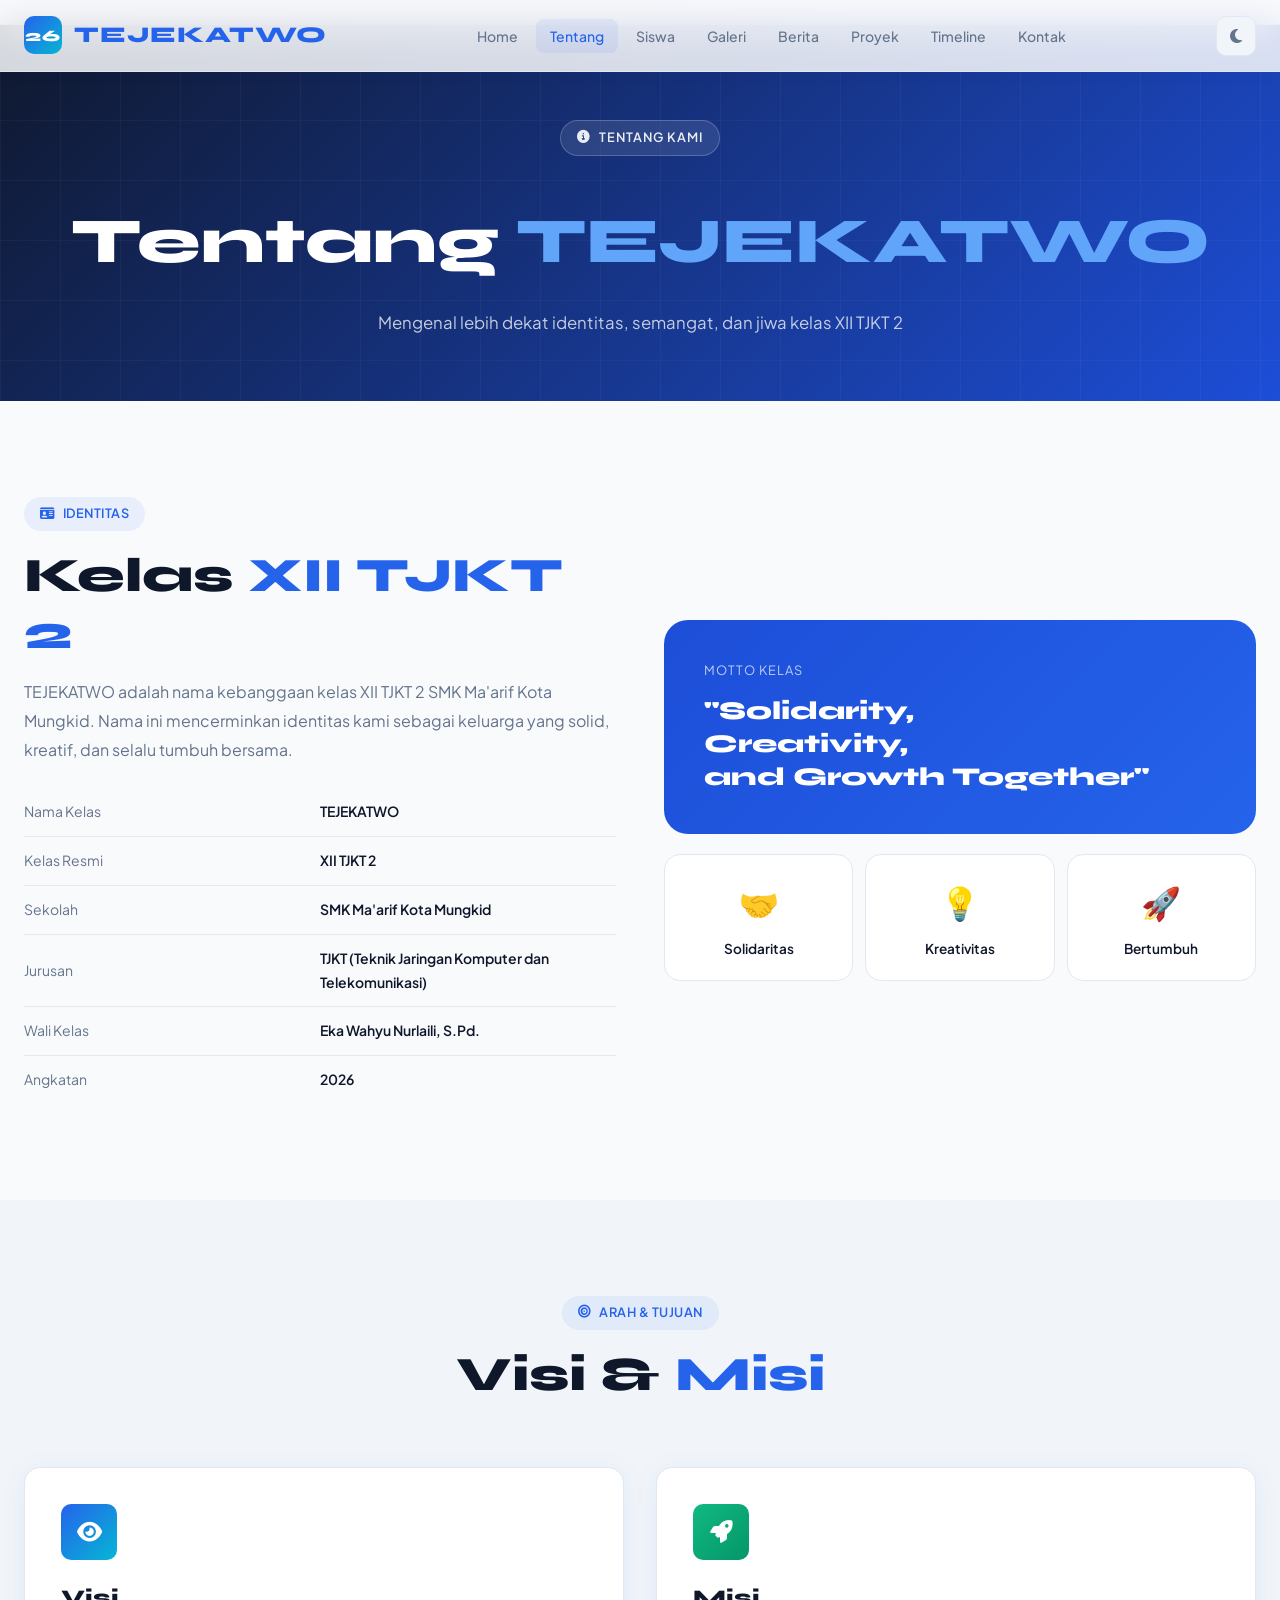
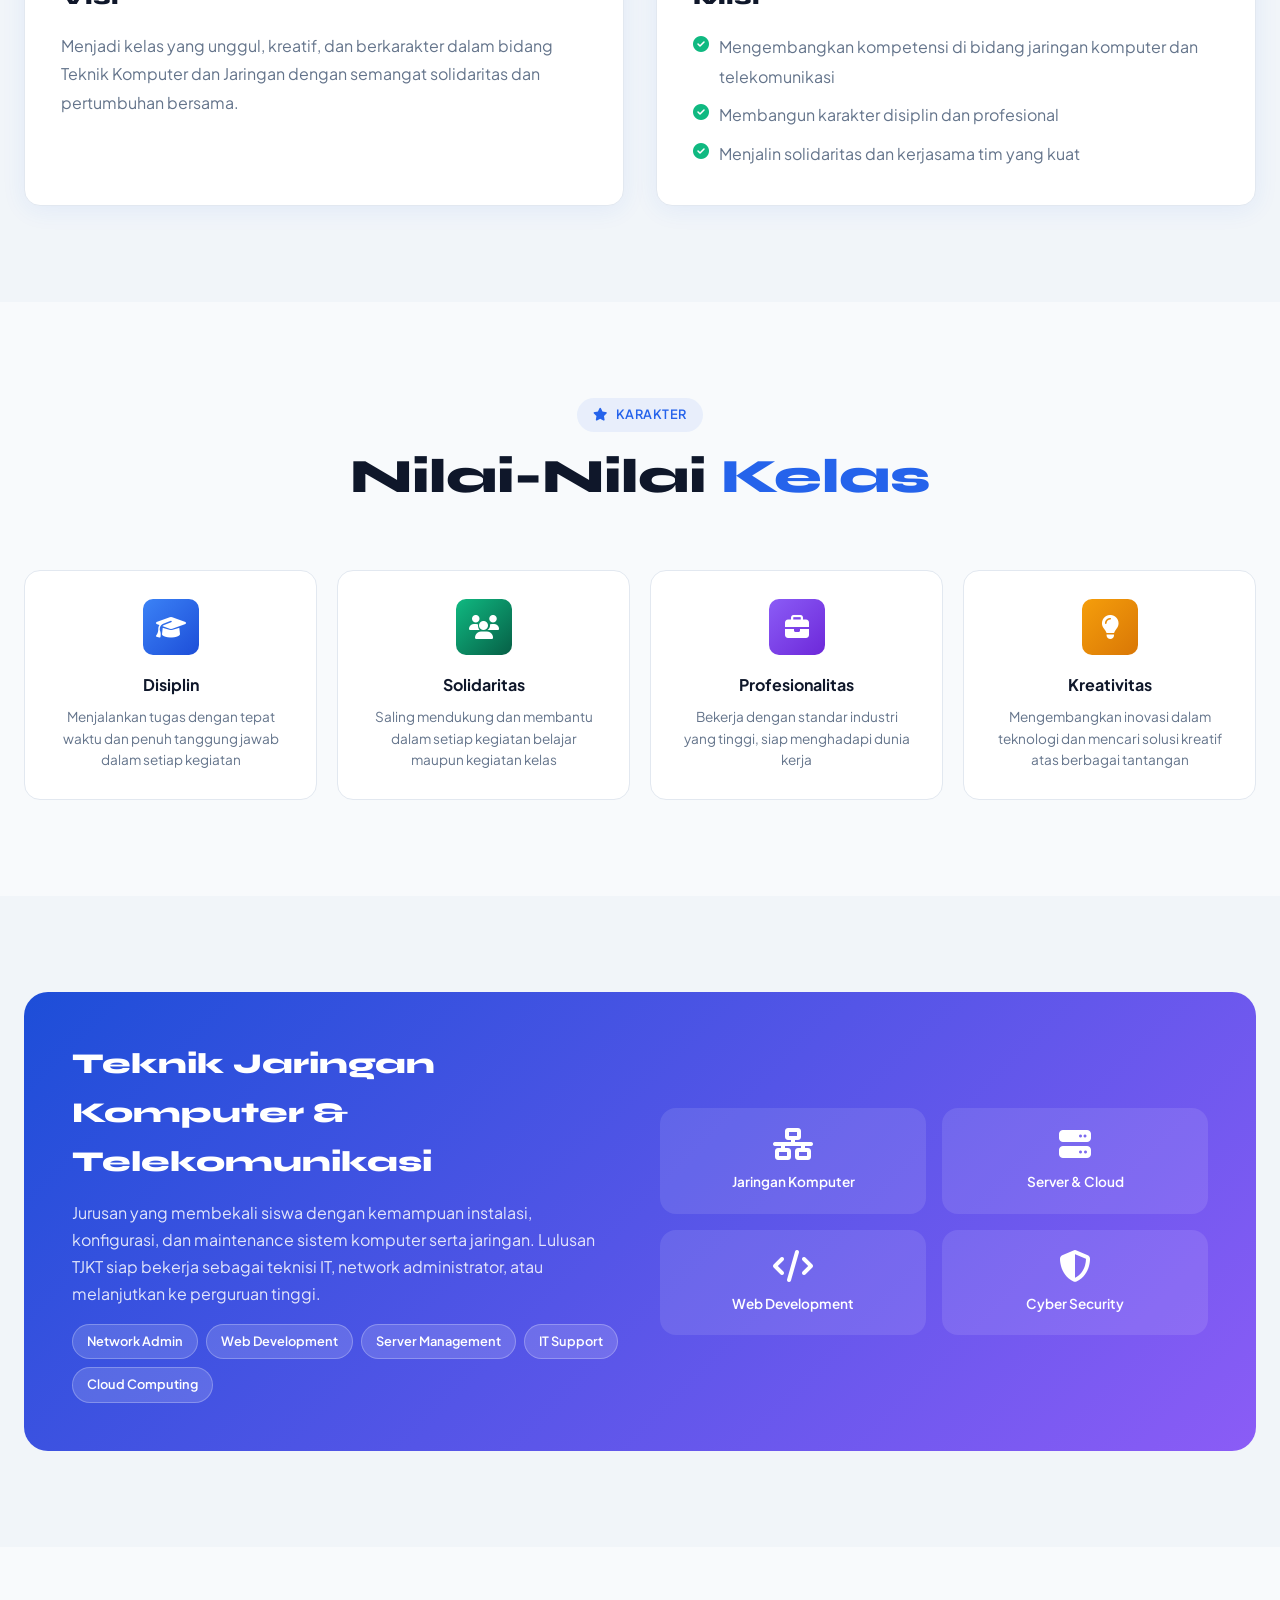
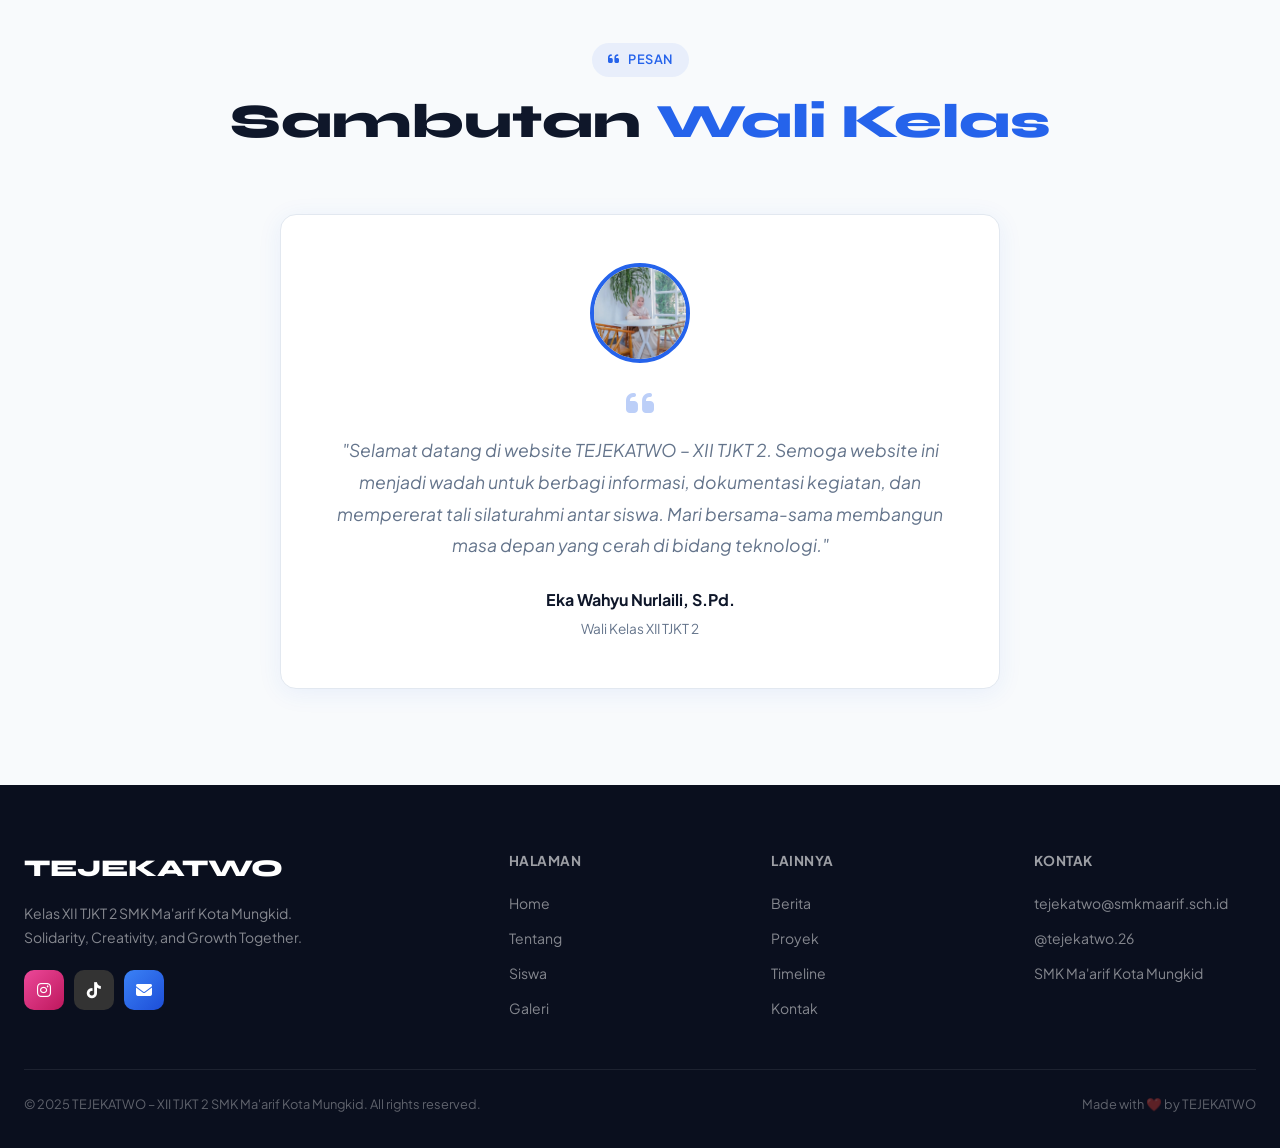
==== about.html @ ade1b7a2 "Add files via upload" ====
<!DOCTYPE html>
<html lang="id" data-theme="light">
<head>
  <meta charset="UTF-8">
  <meta name="viewport" content="width=device-width, initial-scale=1.0">
  <title>Tentang – TEJEKATWO XII TJKT 2</title>
  <meta name="description" content="Tentang kelas TEJEKATWO – Visi, Misi, dan identitas kelas XII TJKT 2 SMK Ma'arif Kota Mungkid">
  <link rel="preconnect" href="https://fonts.googleapis.com">
  <link href="https://fonts.googleapis.com/css2?family=Plus+Jakarta+Sans:wght@300;400;500;600;700;800&family=Syne:wght@700;800&display=swap" rel="stylesheet">
  <link rel="stylesheet" href="https://cdnjs.cloudflare.com/ajax/libs/font-awesome/6.5.0/css/all.min.css">
  <link rel="stylesheet" href="assets/css/style.css">
</head>
<body>
<div id="scroll-progress"></div>
<div id="loading-screen"><div class="loader-logo">TEJEKATWO</div><div class="loader-bar"><div class="loader-fill"></div></div></div>

<nav id="navbar">
  <div class="nav-container">
    <a href="index.html" class="nav-logo"><div class="nav-logo-badge">26</div>TEJEKATWO</a>
    <ul class="nav-links">
      <li><a href="index.html">Home</a></li>
      <li><a href="about.html" class="active">Tentang</a></li>
      <li><a href="students.html">Siswa</a></li>
      <li><a href="gallery.html">Galeri</a></li>
      <li><a href="news.html">Berita</a></li>
      <li><a href="projects.html">Proyek</a></li>
      <li><a href="timeline.html">Timeline</a></li>
      <li><a href="contact.html">Kontak</a></li>
    </ul>
    <div class="nav-actions">
      <button id="theme-toggle"><i class="fas fa-moon"></i></button>
      <button id="hamburger"><i class="fas fa-bars"></i></button>
    </div>
  </div>
</nav>
<div id="mobile-nav">
  <ul class="mobile-nav-links">
    <li><a href="index.html">🏠 Home</a></li>
    <li><a href="about.html">📖 Tentang</a></li>
    <li><a href="students.html">👥 Siswa</a></li>
    <li><a href="gallery.html">🖼️ Galeri</a></li>
    <li><a href="news.html">📰 Berita</a></li>
    <li><a href="projects.html">💡 Proyek</a></li>
    <li><a href="timeline.html">📅 Timeline</a></li>
    <li><a href="contact.html">📍 Kontak</a></li>
  </ul>
</div>

<!-- Page Hero -->
<section style="background:linear-gradient(135deg,#0f172a,#1d4ed8);padding:120px 0 64px;color:white;position:relative;overflow:hidden">
  <div style="position:absolute;inset:0;background-image:linear-gradient(rgba(255,255,255,0.03) 1px,transparent 1px),linear-gradient(90deg,rgba(255,255,255,0.03) 1px,transparent 1px);background-size:60px 60px;"></div>
  <div class="container" style="position:relative;z-index:1;text-align:center">
    <div class="hero-eyebrow reveal" style="justify-content:center"><i class="fas fa-info-circle"></i> Tentang Kami</div>
    <h1 style="font-family:'Syne',sans-serif;font-size:clamp(2.5rem,6vw,4rem);font-weight:800;margin:12px 0;" class="reveal delay-1">Tentang <span style="color:#60a5fa">TEJEKATWO</span></h1>
    <p style="opacity:0.75;max-width:560px;margin:0 auto;font-size:1.05rem" class="reveal delay-2">Mengenal lebih dekat identitas, semangat, dan jiwa kelas XII TJKT 2</p>
  </div>
</section>

<!-- ══ IDENTITAS KELAS ══ -->
<section class="section" style="background:var(--bg)">
  <div class="container">
    <div style="display:grid;grid-template-columns:1fr 1fr;gap:48px;align-items:center" class="responsive-grid">
      <div class="reveal">
        <div class="section-tag"><i class="fas fa-id-card"></i> Identitas</div>
        <h2 class="section-title" style="text-align:left">Kelas <span>XII TJKT 2</span></h2>
        <p style="color:var(--text-muted);line-height:1.8;margin-bottom:24px">TEJEKATWO adalah nama kebanggaan kelas XII TJKT 2 SMK Ma'arif Kota Mungkid. Nama ini mencerminkan identitas kami sebagai keluarga yang solid, kreatif, dan selalu tumbuh bersama.</p>
        <table style="width:100%;border-collapse:collapse">
          <tr style="border-bottom:1px solid var(--border)">
            <td style="padding:12px 0;font-size:0.875rem;color:var(--text-muted);width:50%">Nama Kelas</td>
            <td style="padding:12px 0;font-size:0.875rem;font-weight:600;color:var(--text)">TEJEKATWO</td>
          </tr>
          <tr style="border-bottom:1px solid var(--border)">
            <td style="padding:12px 0;font-size:0.875rem;color:var(--text-muted)">Kelas Resmi</td>
            <td style="padding:12px 0;font-size:0.875rem;font-weight:600">XII TJKT 2</td>
          </tr>
          <tr style="border-bottom:1px solid var(--border)">
            <td style="padding:12px 0;font-size:0.875rem;color:var(--text-muted)">Sekolah</td>
            <td style="padding:12px 0;font-size:0.875rem;font-weight:600">SMK Ma'arif Kota Mungkid</td>
          </tr>
          <tr style="border-bottom:1px solid var(--border)">
            <td style="padding:12px 0;font-size:0.875rem;color:var(--text-muted)">Jurusan</td>
            <td style="padding:12px 0;font-size:0.875rem;font-weight:600">TJKT (Teknik Jaringan Komputer dan Telekomunikasi)</td>
          </tr>
          <tr style="border-bottom:1px solid var(--border)">
            <td style="padding:12px 0;font-size:0.875rem;color:var(--text-muted)">Wali Kelas</td>
            <td style="padding:12px 0;font-size:0.875rem;font-weight:600">Eka Wahyu Nurlaili, S.Pd.</td>
          </tr>
          <tr>
            <td style="padding:12px 0;font-size:0.875rem;color:var(--text-muted)">Angkatan</td>
            <td style="padding:12px 0;font-size:0.875rem;font-weight:600">2026</td>
          </tr>
        </table>
      </div>
      <!-- Motto Card -->
      <div class="reveal delay-2">
        <div style="background:linear-gradient(135deg,var(--primary-dark),var(--primary));border-radius:var(--radius-lg);padding:40px;color:white;margin-bottom:20px">
          <div style="font-size:0.8rem;text-transform:uppercase;letter-spacing:1px;opacity:0.7;margin-bottom:12px">Motto Kelas</div>
          <blockquote style="font-family:'Syne',sans-serif;font-size:1.6rem;font-weight:800;line-height:1.3;margin:0">"Solidarity,<br>Creativity,<br>and Growth Together"</blockquote>
        </div>
        <div style="display:flex;gap:12px">
          <div style="flex:1;background:var(--bg-card);border:1px solid var(--border);border-radius:var(--radius);padding:20px;text-align:center">
            <div style="font-size:2rem;margin-bottom:8px">🤝</div>
            <div style="font-size:0.85rem;font-weight:600">Solidaritas</div>
          </div>
          <div style="flex:1;background:var(--bg-card);border:1px solid var(--border);border-radius:var(--radius);padding:20px;text-align:center">
            <div style="font-size:2rem;margin-bottom:8px">💡</div>
            <div style="font-size:0.85rem;font-weight:600">Kreativitas</div>
          </div>
          <div style="flex:1;background:var(--bg-card);border:1px solid var(--border);border-radius:var(--radius);padding:20px;text-align:center">
            <div style="font-size:2rem;margin-bottom:8px">🚀</div>
            <div style="font-size:0.85rem;font-weight:600">Bertumbuh</div>
          </div>
        </div>
      </div>
    </div>
  </div>
</section>

<!-- ══ VISI MISI ══ -->
<section class="section" style="background:var(--bg-section)">
  <div class="container">
    <div class="section-header reveal">
      <div class="section-tag"><i class="fas fa-bullseye"></i> Arah & Tujuan</div>
      <h2 class="section-title">Visi & <span>Misi</span></h2>
    </div>
    <div style="display:grid;grid-template-columns:1fr 1fr;gap:32px" class="responsive-grid">
      <div class="card reveal delay-1" style="padding:36px">
        <div style="width:56px;height:56px;background:linear-gradient(135deg,var(--primary),var(--accent));border-radius:var(--radius-sm);display:flex;align-items:center;justify-content:center;color:white;font-size:1.4rem;margin-bottom:20px">
          <i class="fas fa-eye"></i>
        </div>
        <h3 style="font-family:'Syne',sans-serif;font-size:1.3rem;font-weight:800;margin-bottom:16px">Visi</h3>
        <p style="color:var(--text-muted);line-height:1.8">Menjadi kelas yang unggul, kreatif, dan berkarakter dalam bidang Teknik Komputer dan Jaringan dengan semangat solidaritas dan pertumbuhan bersama.</p>
      </div>
      <div class="card reveal delay-2" style="padding:36px">
        <div style="width:56px;height:56px;background:linear-gradient(135deg,var(--success),#059669);border-radius:var(--radius-sm);display:flex;align-items:center;justify-content:center;color:white;font-size:1.4rem;margin-bottom:20px">
          <i class="fas fa-rocket"></i>
        </div>
        <h3 style="font-family:'Syne',sans-serif;font-size:1.3rem;font-weight:800;margin-bottom:16px">Misi</h3>
        <ul style="color:var(--text-muted);line-height:1.9;list-style:none;padding:0">
          <li style="display:flex;gap:10px;margin-bottom:8px">
            <i class="fas fa-check-circle" style="color:var(--success);margin-top:4px;flex-shrink:0"></i>
            <span>Mengembangkan kompetensi di bidang jaringan komputer dan telekomunikasi</span>
          </li>
          <li style="display:flex;gap:10px;margin-bottom:8px">
            <i class="fas fa-check-circle" style="color:var(--success);margin-top:4px;flex-shrink:0"></i>
            <span>Membangun karakter disiplin dan profesional</span>
          </li>
          <li style="display:flex;gap:10px">
            <i class="fas fa-check-circle" style="color:var(--success);margin-top:4px;flex-shrink:0"></i>
            <span>Menjalin solidaritas dan kerjasama tim yang kuat</span>
          </li>
        </ul>
      </div>
    </div>
  </div>
</section>

<!-- ══ NILAI KELAS ══ -->
<section class="section" style="background:var(--bg)">
  <div class="container">
    <div class="section-header reveal">
      <div class="section-tag"><i class="fas fa-star"></i> Karakter</div>
      <h2 class="section-title">Nilai-Nilai <span>Kelas</span></h2>
    </div>
    <div class="values-grid">
      <div class="value-card reveal delay-1">
        <div class="value-icon bg-blue"><i class="fas fa-graduation-cap"></i></div>
        <h4 class="value-title">Disiplin</h4>
        <p class="value-desc">Menjalankan tugas dengan tepat waktu dan penuh tanggung jawab dalam setiap kegiatan</p>
      </div>
      <div class="value-card reveal delay-2">
        <div class="value-icon bg-green"><i class="fas fa-users"></i></div>
        <h4 class="value-title">Solidaritas</h4>
        <p class="value-desc">Saling mendukung dan membantu dalam setiap kegiatan belajar maupun kegiatan kelas</p>
      </div>
      <div class="value-card reveal delay-3">
        <div class="value-icon bg-purple"><i class="fas fa-briefcase"></i></div>
        <h4 class="value-title">Profesionalitas</h4>
        <p class="value-desc">Bekerja dengan standar industri yang tinggi, siap menghadapi dunia kerja</p>
      </div>
      <div class="value-card reveal delay-4">
        <div class="value-icon bg-orange"><i class="fas fa-lightbulb"></i></div>
        <h4 class="value-title">Kreativitas</h4>
        <p class="value-desc">Mengembangkan inovasi dalam teknologi dan mencari solusi kreatif atas berbagai tantangan</p>
      </div>
    </div>
  </div>
</section>

<!-- ══ JURUSAN TJKT ══ -->
<section class="section" style="background:var(--bg-section)">
  <div class="container">
    <div class="jurusan-banner reveal">
      <div>
        <h3>Teknik Jaringan Komputer & Telekomunikasi</h3>
        <p>Jurusan yang membekali siswa dengan kemampuan instalasi, konfigurasi, dan maintenance sistem komputer serta jaringan. Lulusan TJKT siap bekerja sebagai teknisi IT, network administrator, atau melanjutkan ke perguruan tinggi.</p>
        <div class="jurusan-tags">
          <span class="jurusan-tag">Network Admin</span>
          <span class="jurusan-tag">Web Development</span>
          <span class="jurusan-tag">Server Management</span>
          <span class="jurusan-tag">IT Support</span>
          <span class="jurusan-tag">Cloud Computing</span>
        </div>
      </div>
      <div style="display:grid;grid-template-columns:1fr 1fr;gap:16px">
        <div style="background:rgba(255,255,255,0.1);border-radius:var(--radius);padding:20px;text-align:center">
          <i class="fas fa-network-wired" style="font-size:2rem;margin-bottom:10px;display:block"></i>
          <div style="font-size:0.85rem;font-weight:600">Jaringan Komputer</div>
        </div>
        <div style="background:rgba(255,255,255,0.1);border-radius:var(--radius);padding:20px;text-align:center">
          <i class="fas fa-server" style="font-size:2rem;margin-bottom:10px;display:block"></i>
          <div style="font-size:0.85rem;font-weight:600">Server & Cloud</div>
        </div>
        <div style="background:rgba(255,255,255,0.1);border-radius:var(--radius);padding:20px;text-align:center">
          <i class="fas fa-code" style="font-size:2rem;margin-bottom:10px;display:block"></i>
          <div style="font-size:0.85rem;font-weight:600">Web Development</div>
        </div>
        <div style="background:rgba(255,255,255,0.1);border-radius:var(--radius);padding:20px;text-align:center">
          <i class="fas fa-shield-alt" style="font-size:2rem;margin-bottom:10px;display:block"></i>
          <div style="font-size:0.85rem;font-weight:600">Cyber Security</div>
        </div>
      </div>
    </div>
  </div>
</section>

<!-- ══ PESAN WALI KELAS ══ -->
<section class="section" style="background:var(--bg)">
  <div class="container">
    <div class="section-header reveal">
      <div class="section-tag"><i class="fas fa-quote-left"></i> Pesan</div>
      <h2 class="section-title">Sambutan <span>Wali Kelas</span></h2>
    </div>
    <div style="max-width:720px;margin:0 auto">
      <div class="card reveal" style="padding:48px;text-align:center">
        <div style="width:100px;height:100px;border-radius:50%;overflow:hidden;margin:0 auto 24px;border:4px solid var(--primary);background:var(--bg-section)">
          <img src="assets/images/siswa/bueka.jpg" alt="Eka Wahyu Nurlaili, S.Pd." style="width:100%;height:100%;object-fit:cover" onerror="this.style.display='none'">
        </div>
        <i class="fas fa-quote-left" style="font-size:2rem;color:var(--primary);opacity:0.3;margin-bottom:16px"></i>
        <blockquote style="font-size:1.1rem;line-height:1.8;color:var(--text-muted);font-style:italic;margin:0 0 24px">
          "Selamat datang di website TEJEKATWO – XII TJKT 2. Semoga website ini menjadi wadah untuk berbagi informasi, dokumentasi kegiatan, dan mempererat tali silaturahmi antar siswa. Mari bersama-sama membangun masa depan yang cerah di bidang teknologi."
        </blockquote>
        <div style="font-size:1rem;font-weight:700;color:var(--text)">Eka Wahyu Nurlaili, S.Pd.</div>
        <div style="font-size:0.85rem;color:var(--text-muted);margin-top:4px">Wali Kelas XII TJKT 2</div>
      </div>
    </div>
  </div>
</section>

<footer>
  <div class="container">
    <div class="footer-grid">
      <div>
        <div class="footer-logo">TEJEKATWO</div>
        <p class="footer-desc">Kelas XII TJKT 2 SMK Ma'arif Kota Mungkid.<br>Solidarity, Creativity, and Growth Together.</p>
        <div class="footer-social" style="margin-top:20px">
          <a href="http://www.instagram.com/tejekatwo.26" target="_blank" class="social-btn bg-pink"><i class="fab fa-instagram"></i></a>
          <a href="http://www.tiktok.com/@tjkt.2.archive" target="_blank" class="social-btn" style="background:#333"><i class="fab fa-tiktok"></i></a>
          <a href="mailto:tejekatwo@smkmaarif.sch.id" class="social-btn bg-blue"><i class="fas fa-envelope"></i></a>
        </div>
      </div>
      <div><div class="footer-heading">Halaman</div><ul class="footer-links"><li><a href="index.html">Home</a></li><li><a href="about.html">Tentang</a></li><li><a href="students.html">Siswa</a></li><li><a href="gallery.html">Galeri</a></li></ul></div>
      <div><div class="footer-heading">Lainnya</div><ul class="footer-links"><li><a href="news.html">Berita</a></li><li><a href="projects.html">Proyek</a></li><li><a href="timeline.html">Timeline</a></li><li><a href="contact.html">Kontak</a></li></ul></div>
      <div><div class="footer-heading">Kontak</div><ul class="footer-links"><li><a href="mailto:tejekatwo@smkmaarif.sch.id">tejekatwo@smkmaarif.sch.id</a></li><li><a href="#">@tejekatwo.26</a></li><li><a href="#">SMK Ma'arif Kota Mungkid</a></li></ul></div>
    </div>
    <hr class="footer-divider">
    <div class="footer-bottom">
      <span class="footer-copy">© 2025 TEJEKATWO – XII TJKT 2 SMK Ma'arif Kota Mungkid. All rights reserved.</span>
      <span class="footer-copy">Made with ❤️ by TEJEKATWO</span>
    </div>
  </div>
</footer>
<button id="back-to-top"><i class="fas fa-arrow-up"></i></button>
<script src="assets/js/data.js"></script>
<script src="assets/js/main.js"></script>
<style>
@media(max-width:768px){.responsive-grid{grid-template-columns:1fr!important;}}
</style>
</body>
</html>
---- assets/css/style.css ----
/* ============================================================
   TEJEKATWO – Main Stylesheet
   XII TJKT 2 SMK Ma'arif Kota Mungkid
   Design: Premium Dark Academic + Modern Tech
   ============================================================ */

@import url('https://fonts.googleapis.com/css2?family=Plus+Jakarta+Sans:wght@300;400;500;600;700;800&family=Syne:wght@700;800&display=swap');

/* ── CSS Variables ── */
:root {
  --primary: #2563eb;
  --primary-light: #3b82f6;
  --primary-dark: #1d4ed8;
  --accent: #06b6d4;
  --accent2: #8b5cf6;
  --success: #10b981;
  --warning: #f59e0b;
  --danger: #ef4444;

  --bg: #f8fafc;
  --bg-card: #ffffff;
  --bg-section: #f1f5f9;
  --text: #0f172a;
  --text-muted: #64748b;
  --text-light: #94a3b8;
  --border: #e2e8f0;
  --shadow: 0 4px 24px rgba(37,99,235,0.08);
  --shadow-lg: 0 12px 48px rgba(37,99,235,0.15);
  --radius: 16px;
  --radius-sm: 10px;
  --radius-lg: 24px;
  --navbar-h: 72px;
  --transition: 0.3s cubic-bezier(0.4, 0, 0.2, 1);
}

[data-theme="dark"] {
  --bg: #0a0f1e;
  --bg-card: #111827;
  --bg-section: #111827;
  --text: #f1f5f9;
  --text-muted: #94a3b8;
  --text-light: #64748b;
  --border: #1e293b;
  --shadow: 0 4px 24px rgba(0,0,0,0.4);
  --shadow-lg: 0 12px 48px rgba(0,0,0,0.6);
}

/* ── Reset ── */
*, *::before, *::after { box-sizing: border-box; margin: 0; padding: 0; }

html {
  scroll-behavior: smooth;
  scroll-padding-top: var(--navbar-h);
}

body {
  font-family: 'Plus Jakarta Sans', sans-serif;
  background: var(--bg);
  color: var(--text);
  line-height: 1.7;
  overflow-x: hidden;
  transition: background var(--transition), color var(--transition);
}

img { max-width: 100%; display: block; }
a { text-decoration: none; color: inherit; }
button { cursor: pointer; border: none; background: none; font-family: inherit; }

/* ── Scroll Progress Bar ── */
#scroll-progress {
  position: fixed;
  top: 0; left: 0;
  height: 3px;
  background: linear-gradient(90deg, var(--primary), var(--accent));
  z-index: 9999;
  width: 0%;
  transition: width 0.1s linear;
}

/* ── Loading Screen ── */
#loading-screen {
  position: fixed;
  inset: 0;
  background: var(--primary-dark);
  display: flex;
  flex-direction: column;
  align-items: center;
  justify-content: center;
  z-index: 10000;
  transition: opacity 0.6s ease, visibility 0.6s;
}
#loading-screen.hidden { opacity: 0; visibility: hidden; }
.loader-logo {
  font-family: 'Syne', sans-serif;
  font-size: 2.5rem;
  color: white;
  font-weight: 800;
  letter-spacing: 2px;
  animation: pulse 1.2s ease-in-out infinite;
}
.loader-bar {
  width: 200px;
  height: 3px;
  background: rgba(255,255,255,0.2);
  border-radius: 2px;
  margin-top: 20px;
  overflow: hidden;
}
.loader-fill {
  height: 100%;
  background: white;
  border-radius: 2px;
  animation: load 1.5s ease forwards;
}
@keyframes load { from { width: 0 } to { width: 100% } }
@keyframes pulse { 0%,100%{opacity:1} 50%{opacity:0.6} }

/* ── Navbar ── */
#navbar {
  position: fixed;
  top: 0; left: 0; right: 0;
  height: var(--navbar-h);
  background: rgba(248,250,252,0.85);
  backdrop-filter: blur(20px);
  -webkit-backdrop-filter: blur(20px);
  border-bottom: 1px solid var(--border);
  z-index: 1000;
  transition: all var(--transition);
}
[data-theme="dark"] #navbar {
  background: rgba(10,15,30,0.85);
}
#navbar.scrolled {
  box-shadow: var(--shadow);
}
.nav-container {
  max-width: 1280px;
  margin: 0 auto;
  padding: 0 24px;
  height: 100%;
  display: flex;
  align-items: center;
  justify-content: space-between;
}
.nav-logo {
  display: flex;
  align-items: center;
  gap: 12px;
  font-family: 'Syne', sans-serif;
  font-size: 1.4rem;
  font-weight: 800;
  color: var(--primary);
  letter-spacing: 1px;
}
.nav-logo-badge {
  width: 38px;
  height: 38px;
  background: linear-gradient(135deg, var(--primary), var(--accent));
  border-radius: 10px;
  display: flex;
  align-items: center;
  justify-content: center;
  color: white;
  font-size: 1rem;
  font-weight: 800;
}
.nav-links {
  display: flex;
  align-items: center;
  gap: 4px;
  list-style: none;
}
.nav-links a {
  padding: 8px 14px;
  border-radius: 8px;
  font-size: 0.875rem;
  font-weight: 500;
  color: var(--text-muted);
  transition: all var(--transition);
}
.nav-links a:hover, .nav-links a.active {
  color: var(--primary);
  background: rgba(37,99,235,0.08);
}
.nav-actions {
  display: flex;
  align-items: center;
  gap: 8px;
}
#theme-toggle {
  width: 40px; height: 40px;
  border-radius: 10px;
  background: var(--bg-section);
  border: 1px solid var(--border);
  color: var(--text-muted);
  display: flex; align-items: center; justify-content: center;
  transition: all var(--transition);
  font-size: 1rem;
}
#theme-toggle:hover { color: var(--primary); border-color: var(--primary); }

#hamburger {
  display: none;
  width: 40px; height: 40px;
  border-radius: 10px;
  background: var(--bg-section);
  border: 1px solid var(--border);
  color: var(--text-muted);
  align-items: center; justify-content: center;
  font-size: 1.1rem;
  transition: all var(--transition);
}

/* Mobile Menu */
#mobile-nav {
  position: fixed;
  top: var(--navbar-h);
  left: 0; right: 0;
  background: var(--bg-card);
  border-bottom: 1px solid var(--border);
  padding: 16px 24px 24px;
  z-index: 999;
  transform: translateY(-110%);
  transition: transform 0.4s cubic-bezier(0.4,0,0.2,1);
  box-shadow: var(--shadow-lg);
}
#mobile-nav.open { transform: translateY(0); }
.mobile-nav-links {
  list-style: none;
  display: flex;
  flex-direction: column;
  gap: 4px;
}
.mobile-nav-links a {
  display: block;
  padding: 12px 16px;
  border-radius: var(--radius-sm);
  font-weight: 500;
  color: var(--text-muted);
  transition: all var(--transition);
}
.mobile-nav-links a:hover { background: var(--bg-section); color: var(--primary); }

/* ── Container ── */
.container { max-width: 1280px; margin: 0 auto; padding: 0 24px; }
.section { padding: 96px 0; }
.section-sm { padding: 64px 0; }

/* ── Section Header ── */
.section-header { text-align: center; margin-bottom: 64px; }
.section-tag {
  display: inline-flex;
  align-items: center;
  gap: 8px;
  background: rgba(37,99,235,0.08);
  color: var(--primary);
  padding: 6px 16px;
  border-radius: 100px;
  font-size: 0.8rem;
  font-weight: 600;
  letter-spacing: 0.5px;
  text-transform: uppercase;
  margin-bottom: 16px;
}
.section-title {
  font-family: 'Syne', sans-serif;
  font-size: clamp(2rem, 4vw, 3rem);
  font-weight: 800;
  color: var(--text);
  line-height: 1.2;
  margin-bottom: 16px;
}
.section-title span { color: var(--primary); }
.section-desc {
  font-size: 1.05rem;
  color: var(--text-muted);
  max-width: 560px;
  margin: 0 auto;
}

/* ── Hero Section ── */
#home {
  min-height: 100vh;
  display: flex;
  align-items: center;
  padding-top: var(--navbar-h);
  position: relative;
  overflow: hidden;
  background: linear-gradient(135deg, #0f172a 0%, #1e3a8a 50%, #1d4ed8 100%);
}
.hero-bg-mesh {
  position: absolute;
  inset: 0;
  background:
    radial-gradient(ellipse at 20% 50%, rgba(37,99,235,0.3) 0%, transparent 60%),
    radial-gradient(ellipse at 80% 20%, rgba(6,182,212,0.2) 0%, transparent 50%),
    radial-gradient(ellipse at 60% 80%, rgba(139,92,246,0.15) 0%, transparent 50%);
}
.hero-grid {
  position: absolute;
  inset: 0;
  background-image:
    linear-gradient(rgba(255,255,255,0.04) 1px, transparent 1px),
    linear-gradient(90deg, rgba(255,255,255,0.04) 1px, transparent 1px);
  background-size: 60px 60px;
}
.hero-content {
  position: relative;
  z-index: 1;
  display: grid;
  grid-template-columns: 1fr 1fr;
  gap: 60px;
  align-items: center;
  padding: 80px 0;
}
.hero-eyebrow {
  display: inline-flex;
  align-items: center;
  gap: 8px;
  background: rgba(255,255,255,0.1);
  border: 1px solid rgba(255,255,255,0.2);
  color: rgba(255,255,255,0.9);
  padding: 6px 16px;
  border-radius: 100px;
  font-size: 0.8rem;
  font-weight: 600;
  letter-spacing: 1px;
  text-transform: uppercase;
  margin-bottom: 20px;
}
.hero-title {
  font-family: 'Syne', sans-serif;
  font-size: clamp(3rem, 7vw, 5.5rem);
  font-weight: 800;
  color: white;
  line-height: 1.05;
  margin-bottom: 12px;
  letter-spacing: -1px;
}
.hero-subtitle {
  font-size: 1.1rem;
  color: rgba(255,255,255,0.7);
  margin-bottom: 8px;
}
.hero-motto {
  font-size: 1rem;
  color: rgba(255,255,255,0.55);
  font-style: italic;
  margin-bottom: 40px;
}
.hero-cta {
  display: flex;
  flex-wrap: wrap;
  gap: 12px;
}
.btn-primary {
  background: white;
  color: var(--primary-dark);
  padding: 12px 28px;
  border-radius: var(--radius-sm);
  font-weight: 700;
  font-size: 0.9rem;
  transition: all var(--transition);
  display: inline-flex;
  align-items: center;
  gap: 8px;
}
.btn-primary:hover {
  transform: translateY(-2px);
  box-shadow: 0 8px 24px rgba(255,255,255,0.3);
}
.btn-outline {
  background: transparent;
  color: white;
  padding: 12px 28px;
  border-radius: var(--radius-sm);
  font-weight: 600;
  font-size: 0.9rem;
  border: 1.5px solid rgba(255,255,255,0.4);
  transition: all var(--transition);
  display: inline-flex;
  align-items: center;
  gap: 8px;
}
.btn-outline:hover {
  background: rgba(255,255,255,0.1);
  border-color: rgba(255,255,255,0.7);
  transform: translateY(-2px);
}

/* Hero Card */
.hero-card {
  background: rgba(255,255,255,0.07);
  backdrop-filter: blur(20px);
  border: 1px solid rgba(255,255,255,0.15);
  border-radius: var(--radius-lg);
  padding: 32px;
  color: white;
}
.hero-card-img {
  width: 100%;
  height: 220px;
  border-radius: var(--radius);
  object-fit: cover;
  margin-bottom: 24px;
  background: rgba(255,255,255,0.1);
  display: flex;
  align-items: center;
  justify-content: center;
  color: rgba(255,255,255,0.4);
  font-size: 3rem;
  overflow: hidden;
}
.hero-card-title {
  font-size: 1.1rem;
  font-weight: 600;
  margin-bottom: 12px;
  color: rgba(255,255,255,0.9);
}
.hero-card-text {
  font-size: 0.9rem;
  color: rgba(255,255,255,0.7);
  line-height: 1.7;
  margin-bottom: 20px;
}
.hero-wali {
  display: flex;
  align-items: center;
  gap: 12px;
  padding-top: 16px;
  border-top: 1px solid rgba(255,255,255,0.15);
}
.hero-wali-img {
  width: 48px;
  height: 48px;
  border-radius: 50%;
  object-fit: cover;
  border: 2px solid rgba(255,255,255,0.3);
  background: rgba(255,255,255,0.1);
  overflow: hidden;
}
.hero-wali-name { font-size: 0.9rem; font-weight: 600; }
.hero-wali-role { font-size: 0.8rem; color: rgba(255,255,255,0.6); }

/* Stats Strip */
.stats-strip {
  background: var(--primary-dark);
  padding: 24px 0;
}
.stats-strip-inner {
  display: flex;
  justify-content: space-around;
  flex-wrap: wrap;
  gap: 16px;
}
.stat-item { text-align: center; color: white; }
.stat-num {
  font-family: 'Syne', sans-serif;
  font-size: 2.2rem;
  font-weight: 800;
  line-height: 1;
  margin-bottom: 4px;
}
.stat-label {
  font-size: 0.8rem;
  color: rgba(255,255,255,0.65);
  text-transform: uppercase;
  letter-spacing: 0.5px;
}

/* ── Cards ── */
.card {
  background: var(--bg-card);
  border: 1px solid var(--border);
  border-radius: var(--radius);
  overflow: hidden;
  transition: all var(--transition);
  box-shadow: var(--shadow);
}
.card:hover {
  transform: translateY(-6px);
  box-shadow: var(--shadow-lg);
  border-color: rgba(37,99,235,0.2);
}

/* ── Student Cards ── */
.students-grid {
  display: grid;
  grid-template-columns: repeat(auto-fill, minmax(220px, 1fr));
  gap: 24px;
}
.student-card {
  background: var(--bg-card);
  border: 1px solid var(--border);
  border-radius: var(--radius);
  overflow: hidden;
  transition: all var(--transition);
  cursor: pointer;
}
.student-card:hover {
  transform: translateY(-6px);
  box-shadow: var(--shadow-lg);
  border-color: rgba(37,99,235,0.3);
}
.student-card-img {
  width: 100%;
  height: 200px;
  object-fit: cover;
  background: linear-gradient(135deg, #dbeafe, #bfdbfe);
  display: flex;
  align-items: center;
  justify-content: center;
  color: var(--primary);
  font-size: 3rem;
}
.student-card-body { padding: 16px; }
.student-card-name {
  font-size: 0.9rem;
  font-weight: 700;
  color: var(--text);
  margin-bottom: 4px;
  line-height: 1.4;
}
.student-card-role {
  font-size: 0.75rem;
  font-weight: 600;
  color: var(--primary);
  text-transform: uppercase;
  letter-spacing: 0.5px;
  margin-bottom: 10px;
}
.student-card-ig {
  display: inline-flex;
  align-items: center;
  gap: 6px;
  font-size: 0.8rem;
  color: #e1306c;
  transition: color var(--transition);
}
.student-card-ig:hover { color: #c13584; }

/* ── Gallery ── */
.gallery-grid {
  display: grid;
  grid-template-columns: repeat(auto-fill, minmax(300px, 1fr));
  gap: 20px;
}
.gallery-item {
  border-radius: var(--radius);
  overflow: hidden;
  cursor: pointer;
  position: relative;
  background: var(--bg-section);
  aspect-ratio: 4/3;
}
.gallery-item img {
  width: 100%;
  height: 100%;
  object-fit: cover;
  transition: transform 0.5s ease;
}
.gallery-item:hover img { transform: scale(1.08); }
.gallery-overlay {
  position: absolute;
  inset: 0;
  background: linear-gradient(to top, rgba(0,0,0,0.8) 0%, transparent 60%);
  opacity: 0;
  transition: opacity var(--transition);
  display: flex;
  align-items: flex-end;
  padding: 20px;
}
.gallery-item:hover .gallery-overlay { opacity: 1; }
.gallery-caption { color: white; }
.gallery-caption h4 { font-size: 0.95rem; font-weight: 700; }
.gallery-caption p { font-size: 0.8rem; opacity: 0.8; margin-top: 4px; }

/* ── News Cards ── */
.news-grid {
  display: grid;
  grid-template-columns: repeat(auto-fill, minmax(320px, 1fr));
  gap: 28px;
}
.news-card {
  background: var(--bg-card);
  border: 1px solid var(--border);
  border-radius: var(--radius);
  overflow: hidden;
  transition: all var(--transition);
}
.news-card:hover {
  transform: translateY(-5px);
  box-shadow: var(--shadow-lg);
}
.news-card-header {
  height: 180px;
  display: flex;
  align-items: center;
  justify-content: center;
  font-size: 3rem;
  color: white;
}
.news-card-body { padding: 24px; }
.news-meta {
  font-size: 0.78rem;
  color: var(--text-light);
  margin-bottom: 10px;
  display: flex;
  gap: 12px;
}
.news-meta span { display: flex; align-items: center; gap: 5px; }
.news-card-title {
  font-size: 1.05rem;
  font-weight: 700;
  margin-bottom: 10px;
  color: var(--text);
}
.news-card-desc {
  font-size: 0.875rem;
  color: var(--text-muted);
  line-height: 1.6;
  margin-bottom: 16px;
}
.read-more {
  font-size: 0.85rem;
  font-weight: 600;
  color: var(--primary);
  display: inline-flex;
  align-items: center;
  gap: 6px;
  transition: gap var(--transition);
}
.read-more:hover { gap: 10px; }

/* ── Timeline ── */
.timeline {
  position: relative;
  max-width: 800px;
  margin: 0 auto;
}
.timeline::before {
  content: '';
  position: absolute;
  left: 50%;
  top: 0; bottom: 0;
  width: 2px;
  background: linear-gradient(to bottom, var(--primary), var(--accent));
  transform: translateX(-50%);
}
.timeline-item {
  display: grid;
  grid-template-columns: 1fr 60px 1fr;
  gap: 0;
  margin-bottom: 48px;
  align-items: center;
}
.timeline-item:nth-child(even) .timeline-content { grid-column: 3; }
.timeline-item:nth-child(even) .timeline-spacer { grid-column: 1; }
.timeline-item:nth-child(odd) .timeline-content { grid-column: 1; }
.timeline-item:nth-child(odd) .timeline-spacer { grid-column: 3; }
.timeline-dot {
  grid-column: 2;
  width: 48px;
  height: 48px;
  border-radius: 50%;
  display: flex;
  align-items: center;
  justify-content: center;
  color: white;
  font-size: 1.1rem;
  z-index: 1;
  margin: 0 auto;
  box-shadow: 0 0 0 6px var(--bg);
  border: 2px solid white;
}
.timeline-content {
  background: var(--bg-card);
  border: 1px solid var(--border);
  border-radius: var(--radius);
  padding: 20px 24px;
  box-shadow: var(--shadow);
  transition: all var(--transition);
}
.timeline-content:hover {
  transform: translateY(-4px);
  box-shadow: var(--shadow-lg);
}
.timeline-year {
  font-size: 0.78rem;
  font-weight: 600;
  color: var(--primary);
  text-transform: uppercase;
  letter-spacing: 0.5px;
  margin-bottom: 4px;
}
.timeline-label {
  font-size: 1rem;
  font-weight: 700;
  margin-bottom: 8px;
  color: var(--text);
}
.timeline-desc { font-size: 0.875rem; color: var(--text-muted); line-height: 1.6; }

/* ── Org Chart ── */
.org-chart {
  text-align: center;
  max-width: 900px;
  margin: 0 auto;
}
.org-node {
  display: inline-block;
  padding: 10px 24px;
  border-radius: var(--radius-sm);
  font-size: 0.875rem;
  font-weight: 600;
  color: white;
  margin: 4px;
}
.org-wali { background: linear-gradient(135deg, var(--primary), var(--primary-dark)); font-size: 0.9rem; }
.org-ketua { background: linear-gradient(135deg, var(--success), #059669); }
.org-wakil { background: linear-gradient(135deg, #10b981, #34d399); color: #065f46; }
.org-row { display: flex; justify-content: center; flex-wrap: wrap; gap: 8px; margin: 12px 0; }
.org-connector {
  width: 2px;
  height: 24px;
  background: var(--border);
  margin: 0 auto;
}
.org-sekret { background: linear-gradient(135deg, var(--accent2), #7c3aed); }
.org-bendahara { background: linear-gradient(135deg, var(--warning), #d97706); }

/* ── Filters ── */
.filter-bar {
  display: flex;
  flex-wrap: wrap;
  gap: 8px;
  margin-bottom: 32px;
}
.filter-btn {
  padding: 8px 18px;
  border-radius: 100px;
  font-size: 0.82rem;
  font-weight: 600;
  border: 1.5px solid var(--border);
  color: var(--text-muted);
  background: var(--bg-card);
  transition: all var(--transition);
}
.filter-btn:hover, .filter-btn.active {
  background: var(--primary);
  color: white;
  border-color: var(--primary);
}

/* ── Search ── */
.search-bar {
  position: relative;
  max-width: 400px;
  margin-bottom: 24px;
}
.search-bar input {
  width: 100%;
  padding: 12px 16px 12px 44px;
  border: 1.5px solid var(--border);
  border-radius: var(--radius-sm);
  background: var(--bg-card);
  color: var(--text);
  font-family: inherit;
  font-size: 0.9rem;
  transition: all var(--transition);
}
.search-bar input:focus {
  outline: none;
  border-color: var(--primary);
  box-shadow: 0 0 0 3px rgba(37,99,235,0.1);
}
.search-bar .search-icon {
  position: absolute;
  left: 14px;
  top: 50%;
  transform: translateY(-50%);
  color: var(--text-light);
}

/* ── Modal ── */
.modal-overlay {
  position: fixed;
  inset: 0;
  background: rgba(0,0,0,0.7);
  backdrop-filter: blur(6px);
  z-index: 2000;
  display: flex;
  align-items: center;
  justify-content: center;
  padding: 20px;
  opacity: 0;
  visibility: hidden;
  transition: all 0.3s ease;
}
.modal-overlay.open { opacity: 1; visibility: visible; }
.modal {
  background: var(--bg-card);
  border-radius: var(--radius-lg);
  max-width: 480px;
  width: 100%;
  overflow: hidden;
  transform: scale(0.9);
  transition: transform 0.3s ease;
  box-shadow: 0 24px 80px rgba(0,0,0,0.4);
}
.modal-overlay.open .modal { transform: scale(1); }
.modal-img {
  width: 100%;
  height: 240px;
  object-fit: cover;
  background: linear-gradient(135deg, #dbeafe, #bfdbfe);
  display: flex;
  align-items: center;
  justify-content: center;
  font-size: 4rem;
  color: var(--primary);
}
.modal-body { padding: 28px; }
.modal-name {
  font-family: 'Syne', sans-serif;
  font-size: 1.4rem;
  font-weight: 800;
  margin-bottom: 4px;
}
.modal-role {
  color: var(--primary);
  font-size: 0.85rem;
  font-weight: 600;
  text-transform: uppercase;
  letter-spacing: 0.5px;
  margin-bottom: 20px;
}
.modal-actions { display: flex; gap: 12px; margin-top: 20px; }
.modal-btn {
  flex: 1;
  padding: 10px;
  border-radius: var(--radius-sm);
  font-weight: 600;
  font-size: 0.875rem;
  text-align: center;
  transition: all var(--transition);
}
.modal-btn-ig { background: linear-gradient(135deg, #e1306c, #833ab4); color: white; }
.modal-btn-ig:hover { opacity: 0.9; transform: translateY(-2px); }
.modal-btn-portfolio { background: var(--primary); color: white; }
.modal-btn-portfolio:hover { background: var(--primary-dark); transform: translateY(-2px); }
.modal-close {
  position: absolute;
  top: 16px; right: 16px;
  width: 36px; height: 36px;
  border-radius: 50%;
  background: rgba(0,0,0,0.5);
  color: white;
  display: flex;
  align-items: center;
  justify-content: center;
  font-size: 1rem;
  transition: all var(--transition);
}
.modal-close:hover { background: rgba(0,0,0,0.8); }

/* Lightbox */
#lightbox {
  position: fixed;
  inset: 0;
  background: rgba(0,0,0,0.95);
  z-index: 3000;
  display: flex;
  align-items: center;
  justify-content: center;
  flex-direction: column;
  opacity: 0;
  visibility: hidden;
  transition: all 0.3s ease;
}
#lightbox.open { opacity: 1; visibility: visible; }
#lightbox img {
  max-width: 90vw;
  max-height: 80vh;
  border-radius: var(--radius);
  object-fit: contain;
}
#lightbox-caption {
  color: white;
  margin-top: 16px;
  font-size: 0.95rem;
  text-align: center;
}
#lightbox-close {
  position: fixed;
  top: 20px; right: 20px;
  width: 44px; height: 44px;
  border-radius: 50%;
  background: rgba(255,255,255,0.1);
  color: white;
  font-size: 1.3rem;
  display: flex; align-items: center; justify-content: center;
}

/* ── Contact Section ── */
.contact-grid {
  display: grid;
  grid-template-columns: repeat(auto-fill, minmax(220px, 1fr));
  gap: 24px;
  margin-bottom: 48px;
}
.contact-card {
  background: var(--bg-card);
  border: 1px solid var(--border);
  border-radius: var(--radius);
  padding: 32px 24px;
  text-align: center;
  transition: all var(--transition);
}
.contact-card:hover { transform: translateY(-4px); box-shadow: var(--shadow-lg); }
.contact-icon {
  width: 56px; height: 56px;
  border-radius: var(--radius-sm);
  display: flex; align-items: center; justify-content: center;
  font-size: 1.4rem;
  color: white;
  margin: 0 auto 16px;
}
.contact-label { font-size: 0.8rem; font-weight: 600; color: var(--text-light); text-transform: uppercase; letter-spacing: 0.5px; margin-bottom: 4px; }
.contact-value { font-size: 0.9rem; font-weight: 500; color: var(--text); }

.map-container {
  border-radius: var(--radius-lg);
  overflow: hidden;
  height: 380px;
  border: 1px solid var(--border);
}
.map-container iframe { width: 100%; height: 100%; border: 0; }

/* ── Footer ── */
footer {
  background: #0a0f1e;
  color: white;
  padding: 64px 0 32px;
}
.footer-grid {
  display: grid;
  grid-template-columns: 2fr 1fr 1fr 1fr;
  gap: 40px;
  margin-bottom: 48px;
}
.footer-logo {
  font-family: 'Syne', sans-serif;
  font-size: 1.5rem;
  font-weight: 800;
  color: white;
  margin-bottom: 12px;
}
.footer-desc { font-size: 0.875rem; color: rgba(255,255,255,0.5); line-height: 1.7; }
.footer-heading { font-size: 0.85rem; font-weight: 700; text-transform: uppercase; letter-spacing: 0.5px; color: rgba(255,255,255,0.6); margin-bottom: 16px; }
.footer-links { list-style: none; display: flex; flex-direction: column; gap: 8px; }
.footer-links a { font-size: 0.875rem; color: rgba(255,255,255,0.5); transition: color var(--transition); }
.footer-links a:hover { color: white; }
.footer-social { display: flex; gap: 10px; }
.social-btn {
  width: 40px; height: 40px;
  border-radius: var(--radius-sm);
  display: flex; align-items: center; justify-content: center;
  font-size: 1rem;
  color: white;
  transition: all var(--transition);
}
.social-btn:hover { transform: translateY(-3px); opacity: 0.85; }
.footer-divider { border: none; border-top: 1px solid rgba(255,255,255,0.08); margin-bottom: 24px; }
.footer-bottom { display: flex; justify-content: space-between; align-items: center; flex-wrap: wrap; gap: 12px; }
.footer-copy { font-size: 0.8rem; color: rgba(255,255,255,0.35); }

/* ── Back to Top ── */
#back-to-top {
  position: fixed;
  bottom: 28px; right: 28px;
  width: 48px; height: 48px;
  border-radius: 50%;
  background: var(--primary);
  color: white;
  font-size: 1rem;
  display: flex; align-items: center; justify-content: center;
  box-shadow: 0 4px 20px rgba(37,99,235,0.4);
  z-index: 900;
  opacity: 0;
  transform: translateY(20px);
  transition: all var(--transition);
}
#back-to-top.visible { opacity: 1; transform: translateY(0); }
#back-to-top:hover { background: var(--primary-dark); transform: translateY(-3px); }

/* ── Utility / Colors ── */
.bg-blue { background: linear-gradient(135deg, #3b82f6, #1d4ed8); }
.bg-green { background: linear-gradient(135deg, #10b981, #065f46); }
.bg-purple { background: linear-gradient(135deg, #8b5cf6, #6d28d9); }
.bg-orange { background: linear-gradient(135deg, #f59e0b, #d97706); }
.bg-pink { background: linear-gradient(135deg, #ec4899, #be185d); }
.bg-cyan { background: linear-gradient(135deg, #06b6d4, #0e7490); }

/* ── Scroll Reveal ── */
.reveal {
  opacity: 0;
  transform: translateY(40px);
  transition: opacity 0.7s ease, transform 0.7s ease;
}
.reveal.delay-1 { transition-delay: 0.1s; }
.reveal.delay-2 { transition-delay: 0.2s; }
.reveal.delay-3 { transition-delay: 0.3s; }
.reveal.delay-4 { transition-delay: 0.4s; }
.reveal.visible { opacity: 1; transform: none; }

/* ── Responsive ── */
@media (max-width: 1024px) {
  .footer-grid { grid-template-columns: 1fr 1fr; }
}
@media (max-width: 768px) {
  :root { --navbar-h: 64px; }
  .nav-links { display: none; }
  #hamburger { display: flex; }
  .hero-content { grid-template-columns: 1fr; gap: 40px; padding: 60px 0 40px; }
  .hero-card-col { display: none; }
  .hero-title { font-size: 3rem; }
  .timeline::before { left: 28px; }
  .timeline-item { grid-template-columns: 60px 1fr; }
  .timeline-item:nth-child(even) .timeline-content,
  .timeline-item:nth-child(odd) .timeline-content { grid-column: 2; }
  .timeline-item:nth-child(even) .timeline-spacer,
  .timeline-item:nth-child(odd) .timeline-spacer { display: none; }
  .timeline-dot { grid-column: 1; }
  .footer-grid { grid-template-columns: 1fr; }
  .footer-bottom { flex-direction: column; text-align: center; }
  .stats-strip-inner { gap: 24px; }
  .section { padding: 64px 0; }
}
@media (max-width: 480px) {
  .hero-title { font-size: 2.4rem; }
  .hero-cta { flex-direction: column; }
  .btn-primary, .btn-outline { text-align: center; justify-content: center; }
}

/* ── About Page Specifics ── */
.values-grid {
  display: grid;
  grid-template-columns: repeat(auto-fill, minmax(240px, 1fr));
  gap: 20px;
}
.value-card {
  background: var(--bg-card);
  border: 1px solid var(--border);
  border-radius: var(--radius);
  padding: 28px;
  text-align: center;
  transition: all var(--transition);
}
.value-card:hover { transform: translateY(-5px); box-shadow: var(--shadow-lg); }
.value-icon {
  width: 56px; height: 56px;
  border-radius: var(--radius-sm);
  display: flex; align-items: center; justify-content: center;
  font-size: 1.5rem;
  color: white;
  margin: 0 auto 16px;
}
.value-title { font-weight: 700; font-size: 1rem; margin-bottom: 8px; }
.value-desc { font-size: 0.85rem; color: var(--text-muted); line-height: 1.6; }

/* ── Jurusan Banner ── */
.jurusan-banner {
  background: linear-gradient(135deg, var(--primary-dark), var(--accent2));
  border-radius: var(--radius-lg);
  padding: 48px;
  color: white;
  display: grid;
  grid-template-columns: 1fr 1fr;
  gap: 40px;
  align-items: center;
}
@media (max-width: 768px) { .jurusan-banner { grid-template-columns: 1fr; } }
.jurusan-banner h3 { font-family: 'Syne', sans-serif; font-size: 1.8rem; font-weight: 800; margin-bottom: 12px; }
.jurusan-banner p { opacity: 0.85; line-height: 1.7; }
.jurusan-tags { display: flex; flex-wrap: wrap; gap: 8px; margin-top: 16px; }
.jurusan-tag {
  background: rgba(255,255,255,0.15);
  border: 1px solid rgba(255,255,255,0.25);
  padding: 6px 14px;
  border-radius: 100px;
  font-size: 0.8rem;
  font-weight: 600;
}

/* Project cards */
.project-card {
  background: var(--bg-card);
  border: 1px solid var(--border);
  border-radius: var(--radius);
  overflow: hidden;
  transition: all var(--transition);
}
.project-card:hover { transform: translateY(-6px); box-shadow: var(--shadow-lg); }
.project-card-header {
  height: 160px;
  display: flex;
  align-items: center;
  justify-content: center;
  font-size: 3rem;
  color: white;
}
.project-card-body { padding: 24px; }
.project-card-title { font-size: 1.05rem; font-weight: 700; margin-bottom: 8px; }
.project-card-desc { font-size: 0.875rem; color: var(--text-muted); line-height: 1.6; margin-bottom: 16px; }
.project-card-footer { display: flex; justify-content: space-between; align-items: center; }
.project-badge {
  font-size: 0.75rem;
  font-weight: 600;
  padding: 4px 12px;
  border-radius: 100px;
  background: rgba(37,99,235,0.08);
  color: var(--primary);
}

/* CTA section */
.cta-section {
  background: linear-gradient(135deg, var(--primary-dark) 0%, var(--primary) 50%, var(--accent) 100%);
  padding: 80px 0;
  text-align: center;
  color: white;
}
.cta-title {
  font-family: 'Syne', sans-serif;
  font-size: clamp(2rem, 4vw, 3rem);
  font-weight: 800;
  margin-bottom: 16px;
}
.cta-desc { font-size: 1.05rem; opacity: 0.8; margin-bottom: 32px; }
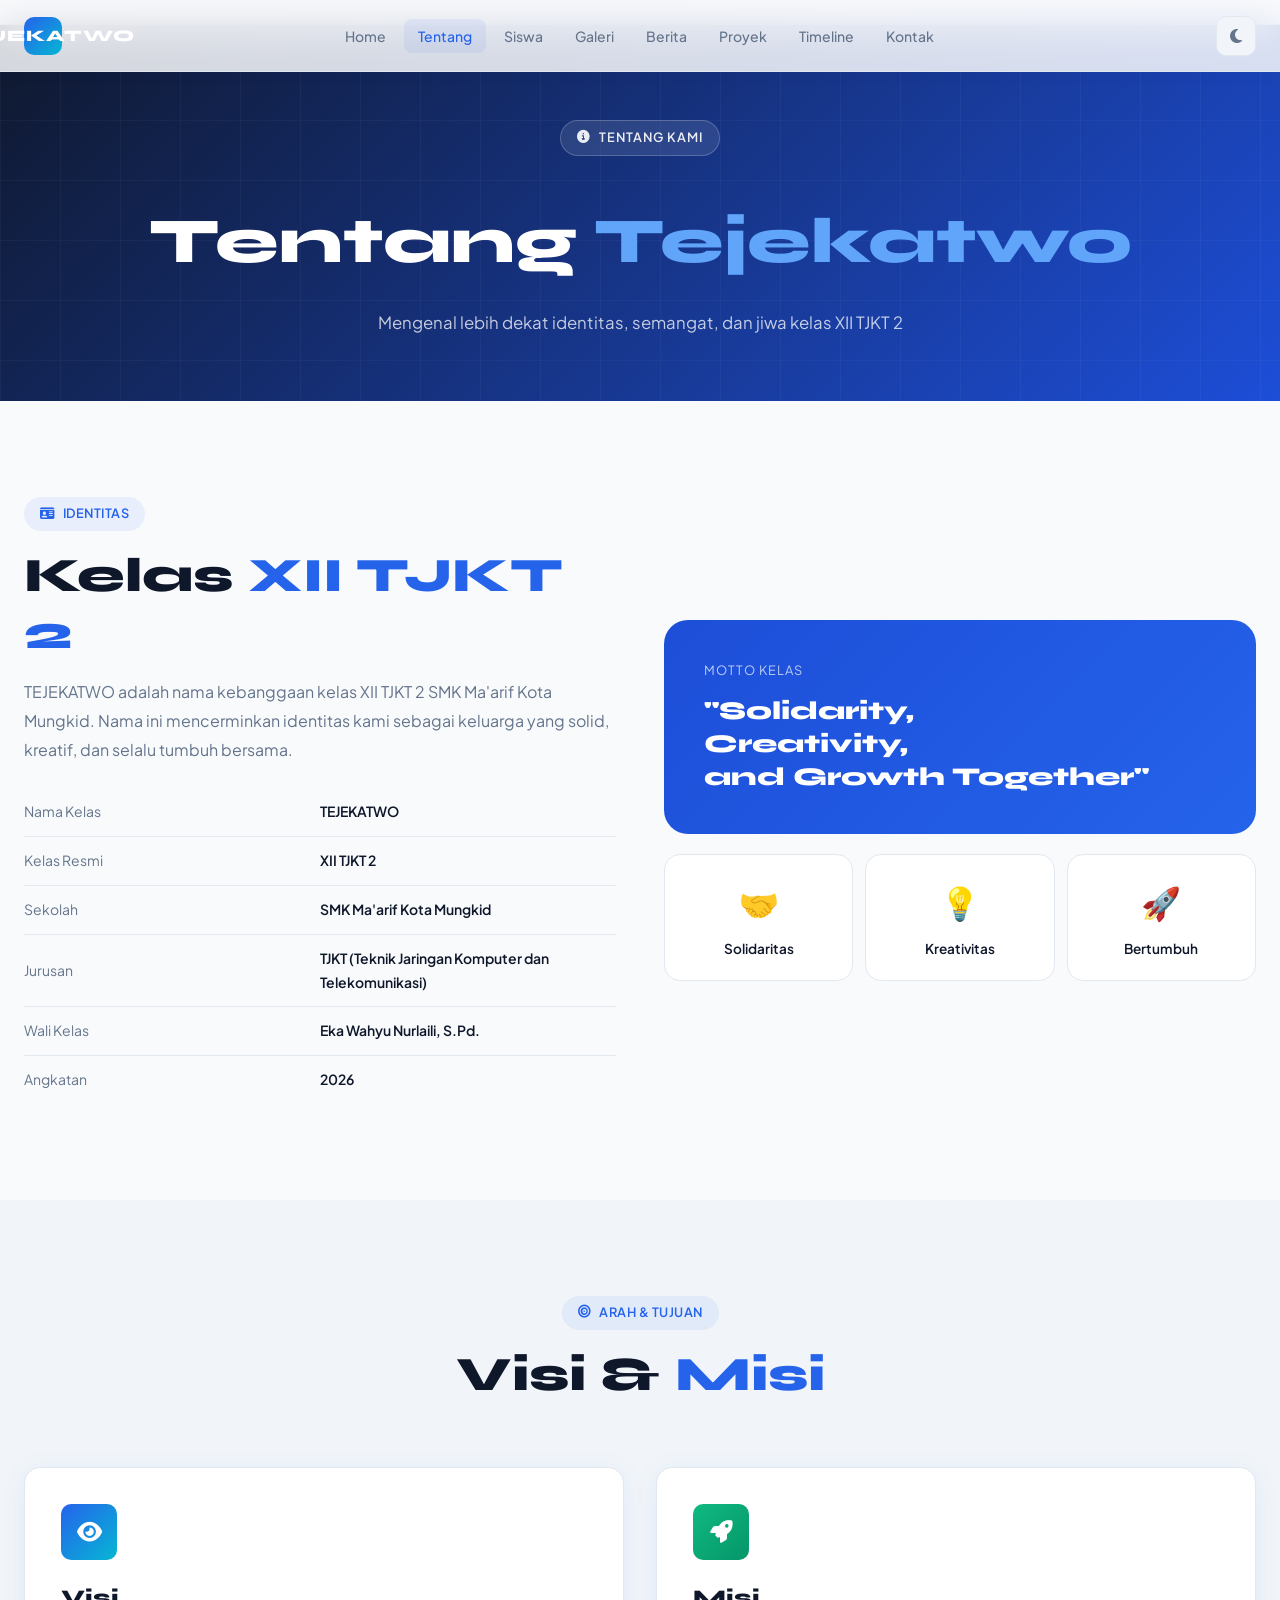
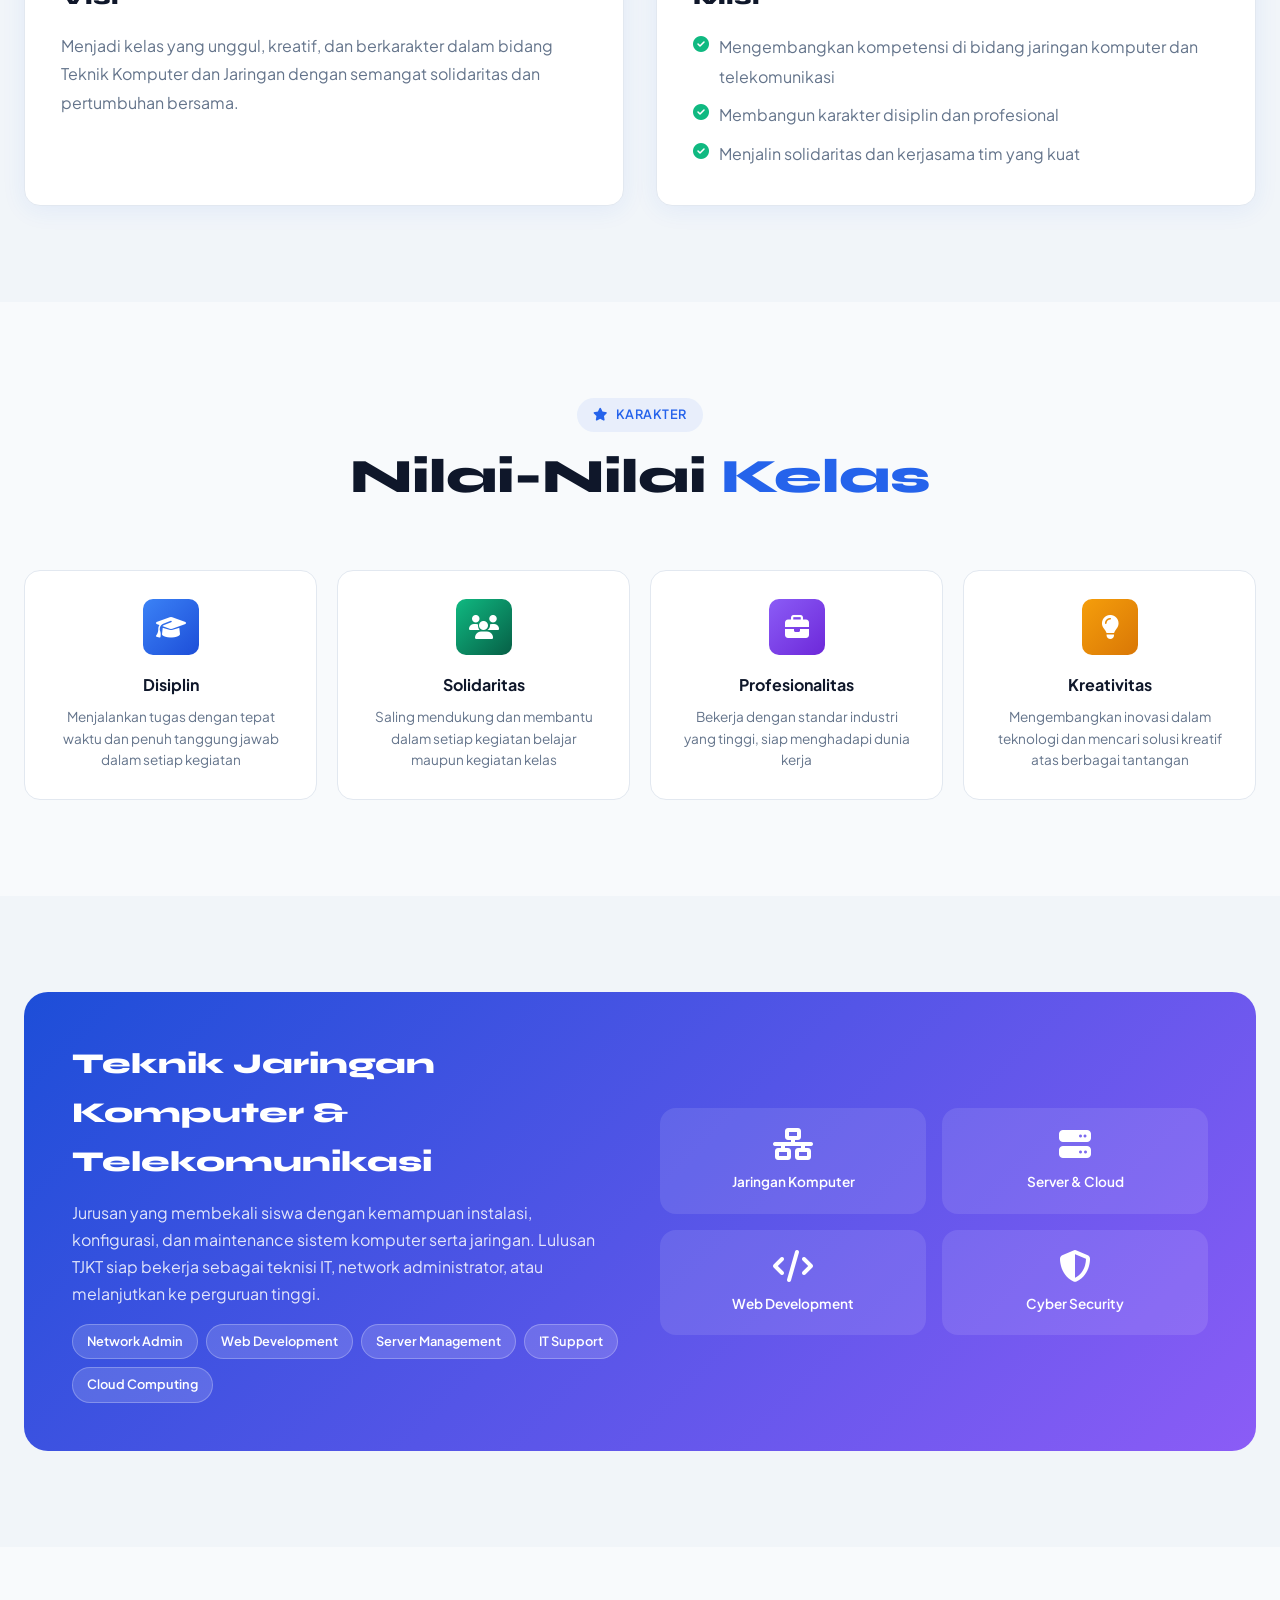
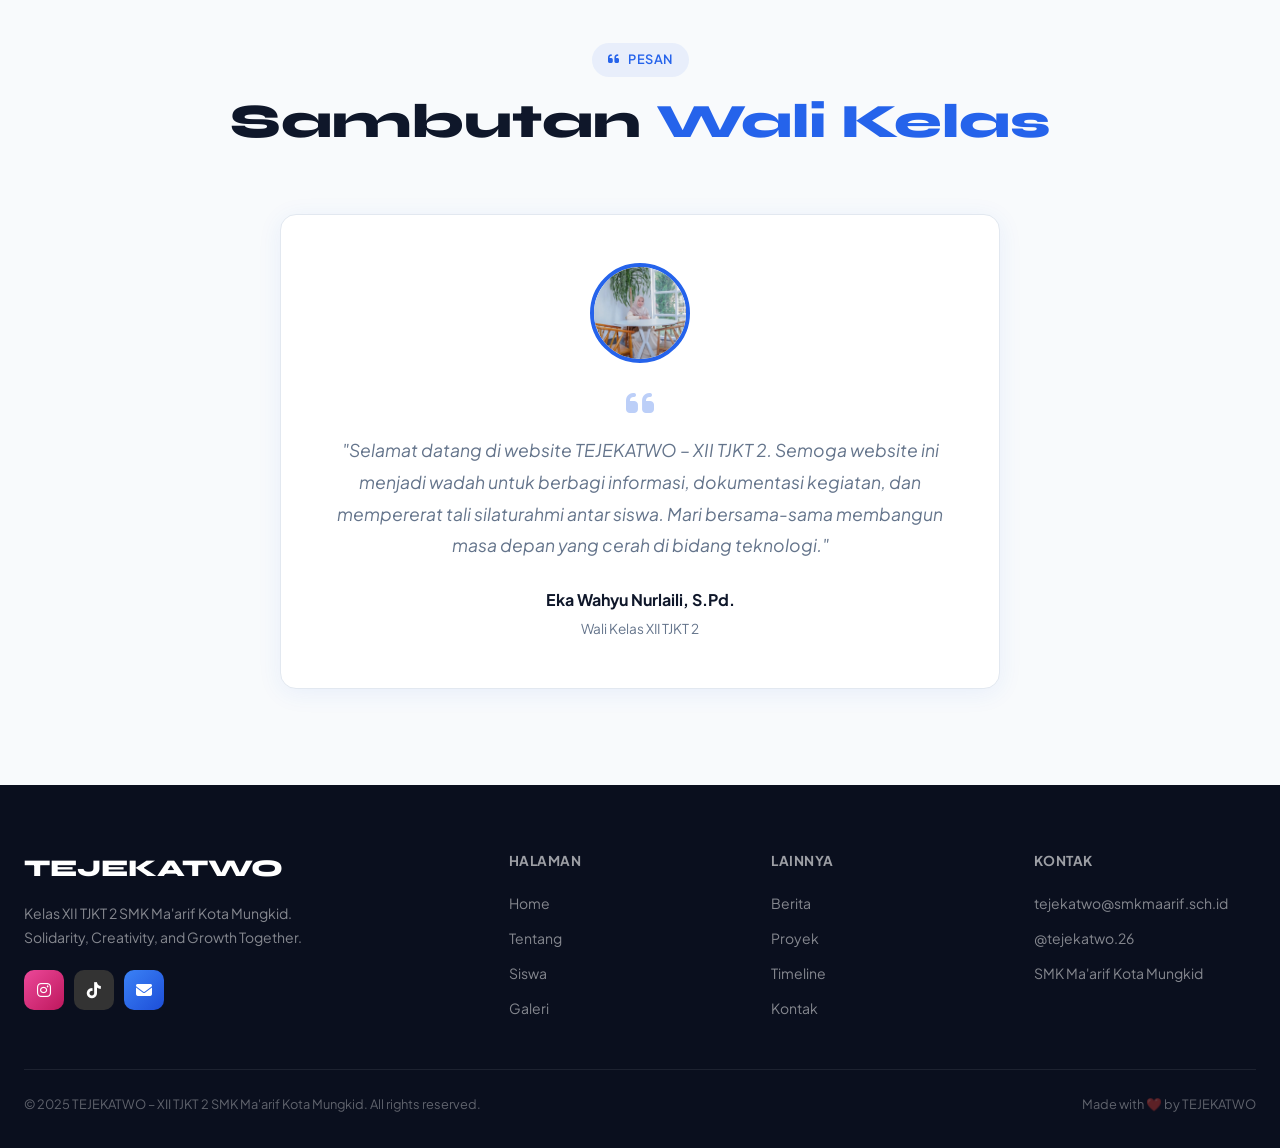
==== commit bc866c54: "Add files via upload" ====
--- a/about.html
+++ b/about.html
@@ -12,11 +12,11 @@
 </head>
 <body>
 <div id="scroll-progress"></div>
-<div id="loading-screen"><div class="loader-logo">TEJEKATWO</div><div class="loader-bar"><div class="loader-fill"></div></div></div>
+<div id="loading-screen"><div class="loader-logo">tejekatwo</div><div class="loader-bar"><div class="loader-fill"></div></div></div>
 
 <nav id="navbar">
   <div class="nav-container">
-    <a href="index.html" class="nav-logo"><div class="nav-logo-badge">26</div>TEJEKATWO</a>
+    <a href="index.html" class="nav-logo"><div class="nav-logo-badge">TEJEKATWO</div></a>
     <ul class="nav-links">
       <li><a href="index.html">Home</a></li>
       <li><a href="about.html" class="active">Tentang</a></li>
@@ -51,7 +51,7 @@
   <div style="position:absolute;inset:0;background-image:linear-gradient(rgba(255,255,255,0.03) 1px,transparent 1px),linear-gradient(90deg,rgba(255,255,255,0.03) 1px,transparent 1px);background-size:60px 60px;"></div>
   <div class="container" style="position:relative;z-index:1;text-align:center">
     <div class="hero-eyebrow reveal" style="justify-content:center"><i class="fas fa-info-circle"></i> Tentang Kami</div>
-    <h1 style="font-family:'Syne',sans-serif;font-size:clamp(2.5rem,6vw,4rem);font-weight:800;margin:12px 0;" class="reveal delay-1">Tentang <span style="color:#60a5fa">TEJEKATWO</span></h1>
+    <h1 style="font-family:'Syne',sans-serif;font-size:clamp(2.5rem,6vw,4rem);font-weight:800;margin:12px 0;" class="reveal delay-1">Tentang <span style="color:#60a5fa">Tejekatwo</span></h1>
     <p style="opacity:0.75;max-width:560px;margin:0 auto;font-size:1.05rem" class="reveal delay-2">Mengenal lebih dekat identitas, semangat, dan jiwa kelas XII TJKT 2</p>
   </div>
 </section>
